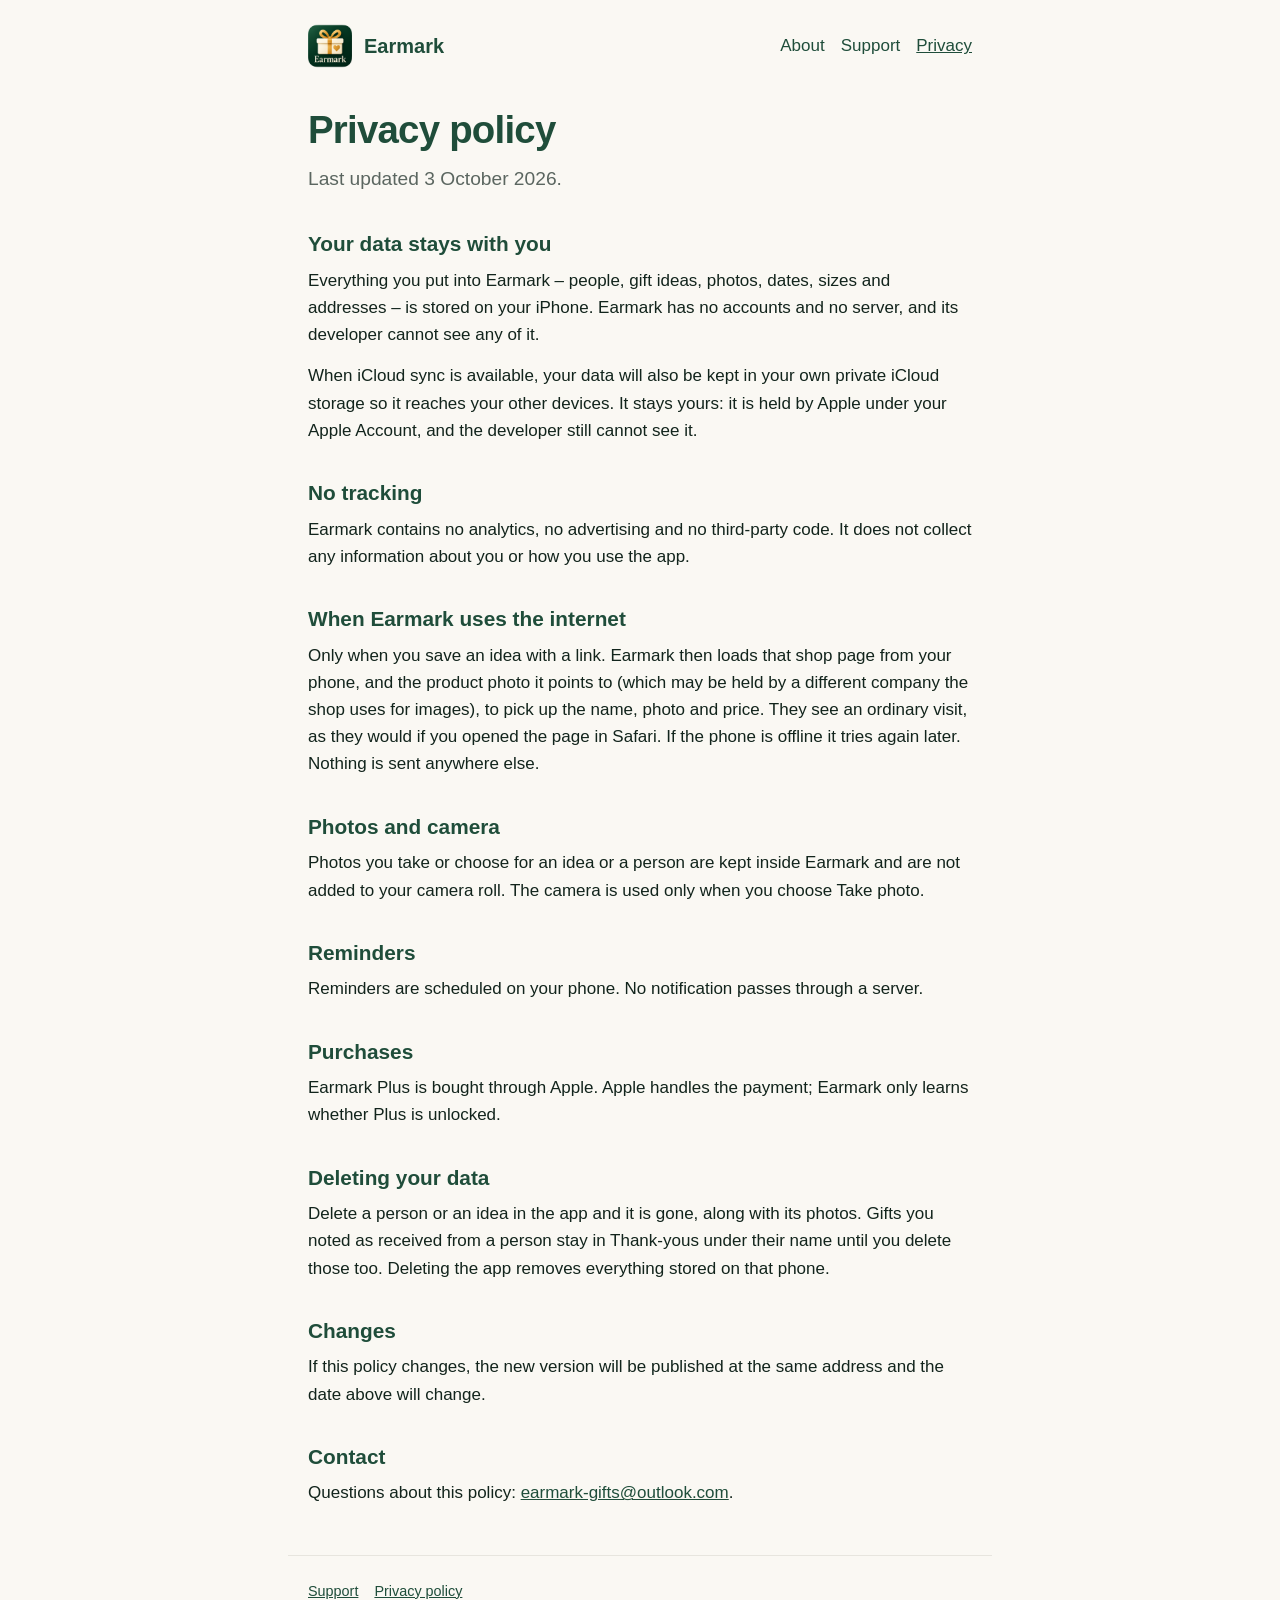
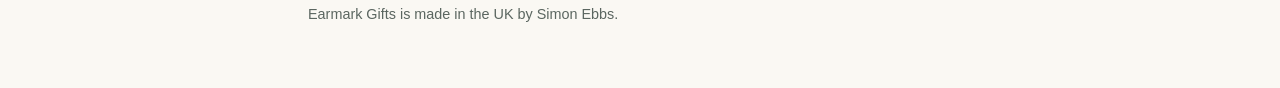
==== privacy.html @ 575526d0 "Add the Earmark Gifts site" ====
<!doctype html>
<html lang="en-GB">
<head>
<meta charset="utf-8">
<meta name="viewport" content="width=device-width, initial-scale=1">
<title>Earmark Gifts – privacy policy</title>
<meta name="description" content="What Earmark Gifts does with your data: it stays on your iPhone.">
<link rel="icon" href="logo.png">
<link rel="stylesheet" href="style.css">
</head>
<body>
<header>
  <img src="logo.png" alt="">
  <a class="brand" href="index.html">Earmark</a>
  <nav><a href="index.html">About</a><a href="support.html">Support</a><a href="privacy.html" aria-current="page">Privacy</a></nav>
</header>
<main>
<h1>Privacy policy</h1>
<p class="lead">Last updated 3 October 2026.</p>
<h2>Your data stays with you</h2>
<p>Everything you put into Earmark – people, gift ideas, photos, dates, sizes and addresses – is stored on your iPhone. Earmark has no accounts and no server, and its developer cannot see any of it.</p>
<p>When iCloud sync is available, your data will also be kept in your own private iCloud storage so it reaches your other devices. It stays yours: it is held by Apple under your Apple Account, and the developer still cannot see it.</p>
<h2>No tracking</h2>
<p>Earmark contains no analytics, no advertising and no third-party code. It does not collect any information about you or how you use the app.</p>
<h2>When Earmark uses the internet</h2>
<p>Only when you save an idea with a link. Earmark then loads that shop page from your phone, and the product photo it points to (which may be held by a different company the shop uses for images), to pick up the name, photo and price. They see an ordinary visit, as they would if you opened the page in Safari. If the phone is offline it tries again later. Nothing is sent anywhere else.</p>
<h2>Photos and camera</h2>
<p>Photos you take or choose for an idea or a person are kept inside Earmark and are not added to your camera roll. The camera is used only when you choose Take photo.</p>
<h2>Reminders</h2>
<p>Reminders are scheduled on your phone. No notification passes through a server.</p>
<h2>Purchases</h2>
<p>Earmark Plus is bought through Apple. Apple handles the payment; Earmark only learns whether Plus is unlocked.</p>
<h2>Deleting your data</h2>
<p>Delete a person or an idea in the app and it is gone, along with its photos. Gifts you noted as received from a person stay in Thank-yous under their name until you delete those too. Deleting the app removes everything stored on that phone.</p>
<h2>Changes</h2>
<p>If this policy changes, the new version will be published at the same address and the date above will change.</p>
<h2>Contact</h2>
<p>Questions about this policy: <a href="mailto:earmark-gifts@outlook.com">earmark-gifts@outlook.com</a>.</p>
</main>
<footer>
  <a href="support.html">Support</a><a href="privacy.html">Privacy policy</a>
  <p>Earmark Gifts is made in the UK by Simon Ebbs.</p>
</footer>
</body>
</html>
---- style.css ----
:root {
  --background: #faf8f3;
  --card: #ffffff;
  --primary: #1f4d3a;
  --sage: #e3ece3;
  --ink: #12241c;
  --secondary: #5b6660;
  --border: #e7e5de;
}

* { box-sizing: border-box; }

body {
  margin: 0;
  background: var(--background);
  color: var(--ink);
  font: 17px/1.6 -apple-system, BlinkMacSystemFont, "Segoe UI", Roboto, Helvetica, Arial, sans-serif;
}

main, header, footer {
  max-width: 44rem;
  margin: 0 auto;
  padding: 0 1.25rem;
}

header {
  display: flex;
  align-items: center;
  gap: 0.75rem;
  padding-top: 1.5rem;
  padding-bottom: 0.5rem;
}

header img { width: 44px; height: 44px; }

header a.brand {
  font-weight: 800;
  font-size: 1.25rem;
  color: var(--primary);
  text-decoration: none;
  margin-right: auto;
}

nav a {
  margin-left: 1rem;
  color: var(--primary);
  text-decoration: none;
  font-weight: 500;
}

nav a:hover, nav a[aria-current="page"] { text-decoration: underline; }

h1 {
  font-size: 2.4rem;
  line-height: 1.15;
  font-weight: 800;
  letter-spacing: -0.02em;
  color: var(--primary);
  margin: 2rem 0 0.75rem;
}

h2 {
  font-size: 1.3rem;
  color: var(--primary);
  margin: 2rem 0 0.4rem;
}

p, li { margin: 0 0 0.9rem; }

.lead { font-size: 1.2rem; color: var(--secondary); }

.card {
  background: var(--card);
  border: 1px solid var(--border);
  border-radius: 20px;
  padding: 1rem 1.25rem;
  margin: 1rem 0;
}

.card.tinted { background: var(--sage); }

.card h2 { margin-top: 0.25rem; }

a { color: var(--primary); }

footer {
  margin-top: 3rem;
  padding-top: 1.5rem;
  padding-bottom: 3rem;
  border-top: 1px solid var(--border);
  color: var(--secondary);
  font-size: 0.9rem;
}

footer a { margin-right: 1rem; }

@media (max-width: 30rem) {
  h1 { font-size: 1.9rem; }
  header { flex-wrap: wrap; }
  nav a { margin-left: 0; margin-right: 1rem; }
  nav { width: 100%; }
}
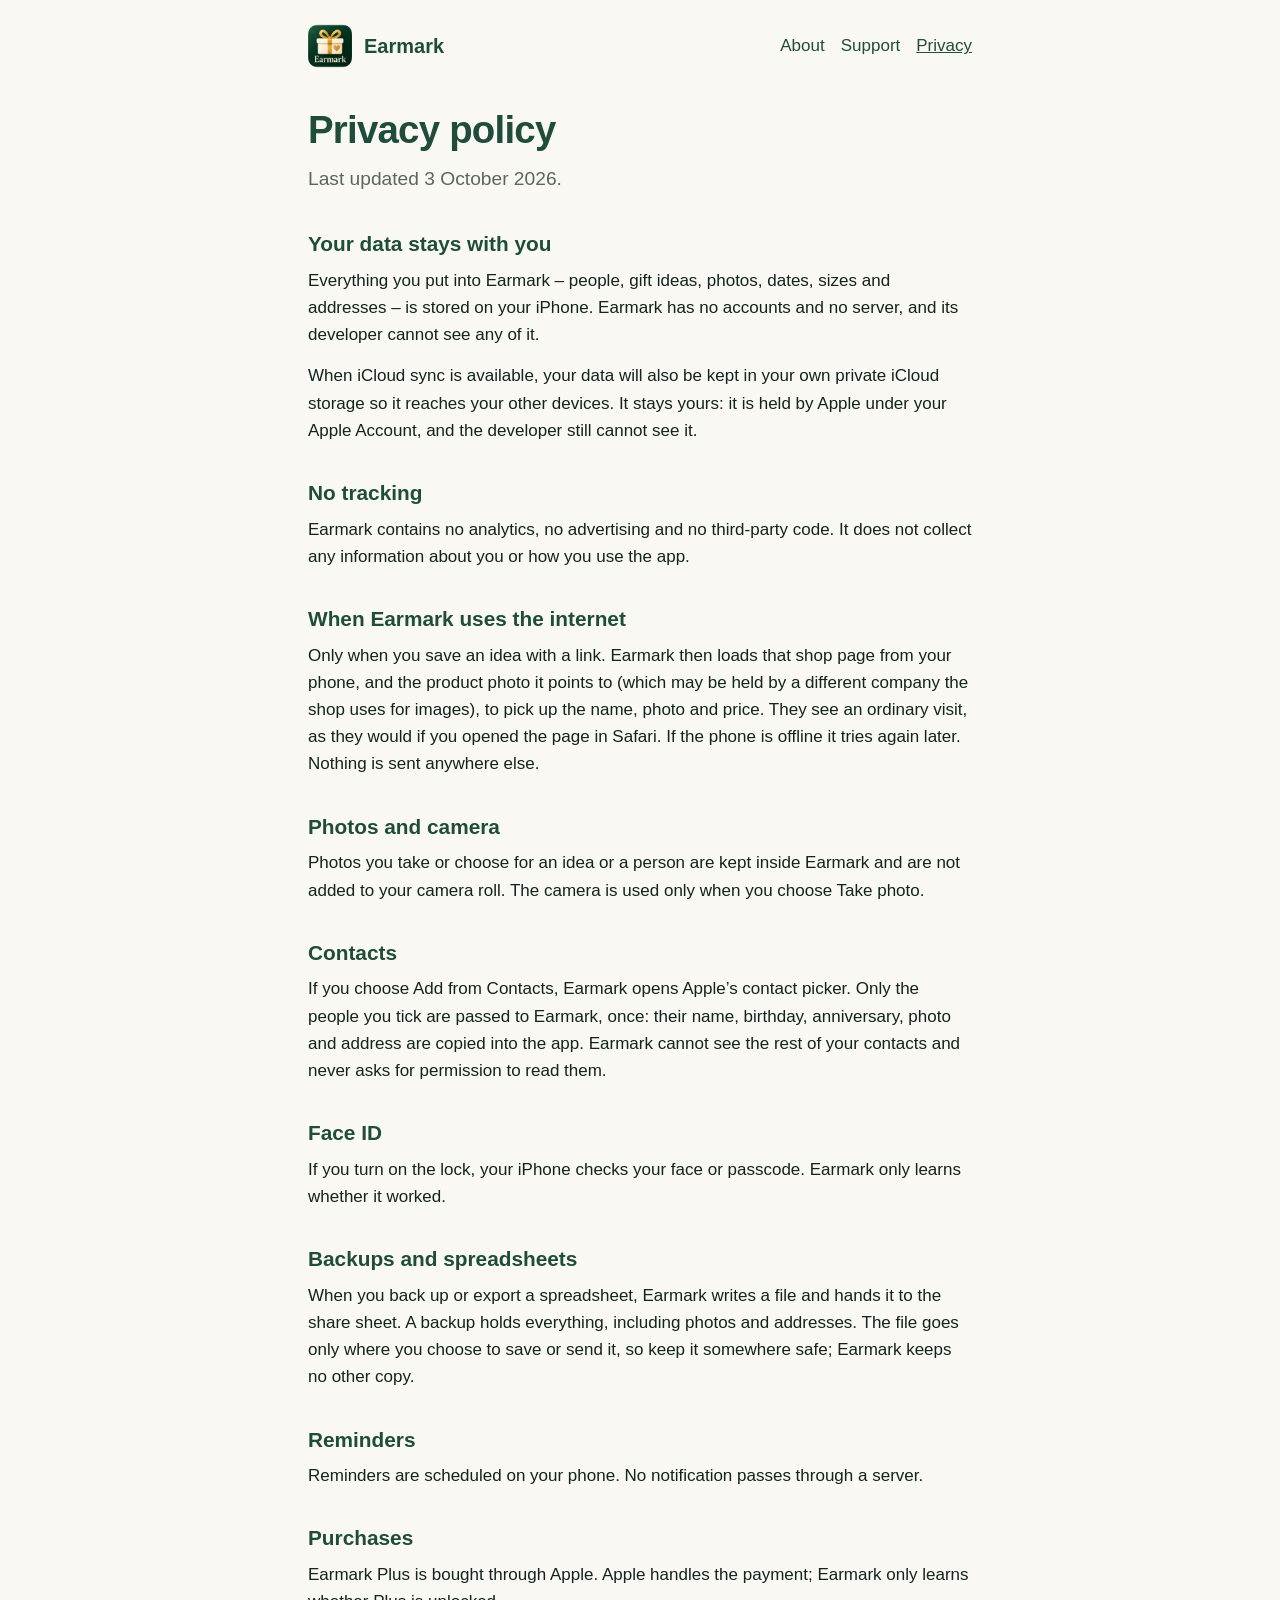
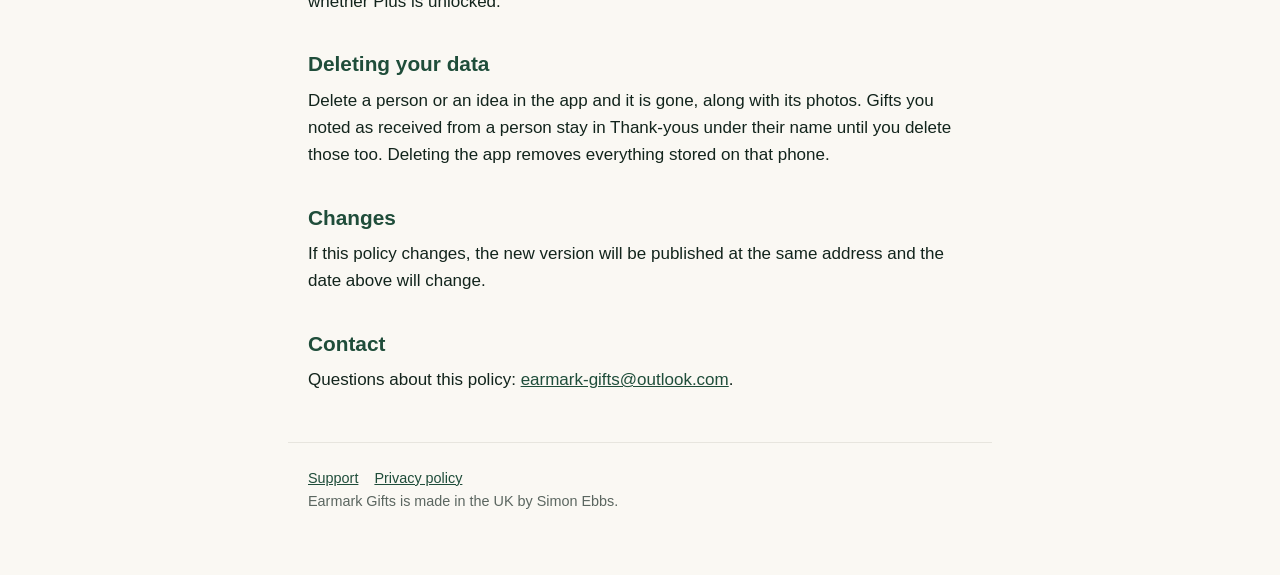
==== commit b5ccfe48: "Update site" ====
--- a/privacy.html
+++ b/privacy.html
@@ -26,6 +26,12 @@
 <p>Only when you save an idea with a link. Earmark then loads that shop page from your phone, and the product photo it points to (which may be held by a different company the shop uses for images), to pick up the name, photo and price. They see an ordinary visit, as they would if you opened the page in Safari. If the phone is offline it tries again later. Nothing is sent anywhere else.</p>
 <h2>Photos and camera</h2>
 <p>Photos you take or choose for an idea or a person are kept inside Earmark and are not added to your camera roll. The camera is used only when you choose Take photo.</p>
+<h2>Contacts</h2>
+<p>If you choose Add from Contacts, Earmark opens Apple&rsquo;s contact picker. Only the people you tick are passed to Earmark, once: their name, birthday, anniversary, photo and address are copied into the app. Earmark cannot see the rest of your contacts and never asks for permission to read them.</p>
+<h2>Face ID</h2>
+<p>If you turn on the lock, your iPhone checks your face or passcode. Earmark only learns whether it worked.</p>
+<h2>Backups and spreadsheets</h2>
+<p>When you back up or export a spreadsheet, Earmark writes a file and hands it to the share sheet. A backup holds everything, including photos and addresses. The file goes only where you choose to save or send it, so keep it somewhere safe; Earmark keeps no other copy.</p>
 <h2>Reminders</h2>
 <p>Reminders are scheduled on your phone. No notification passes through a server.</p>
 <h2>Purchases</h2>
